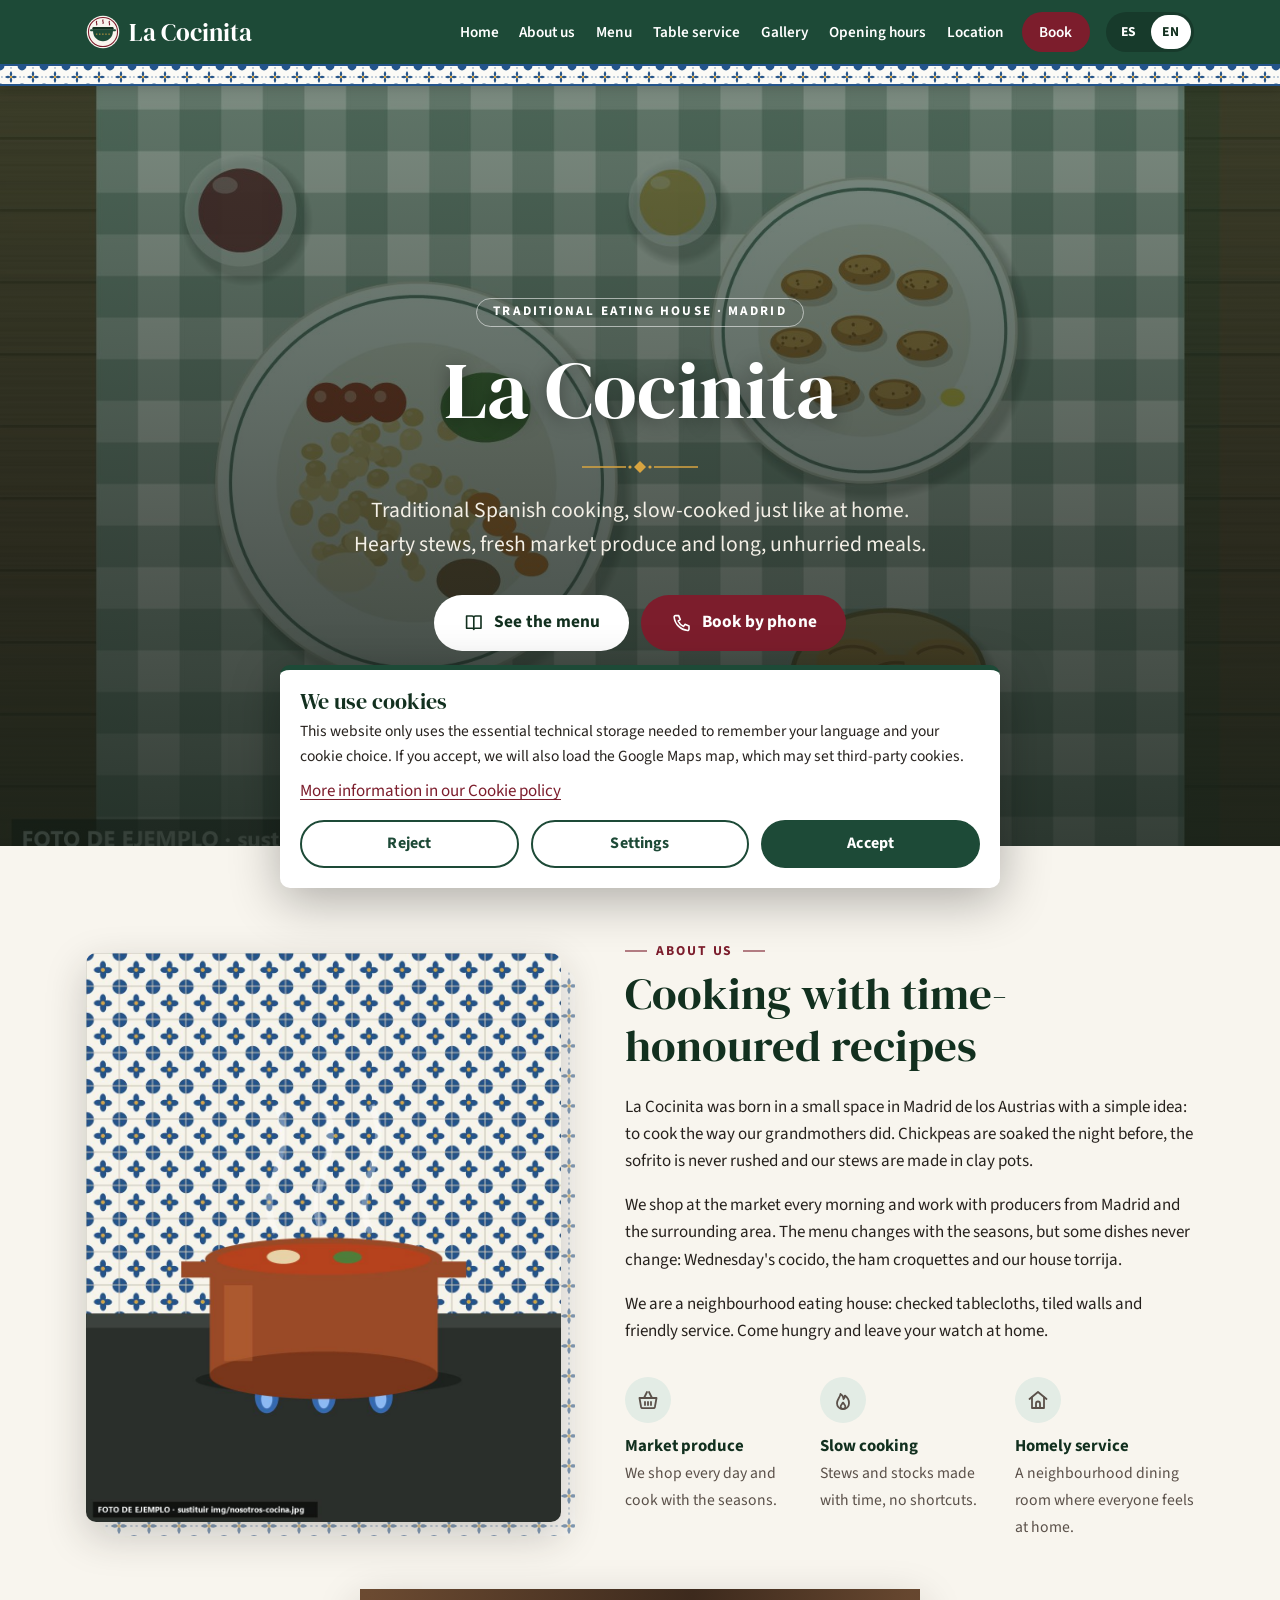
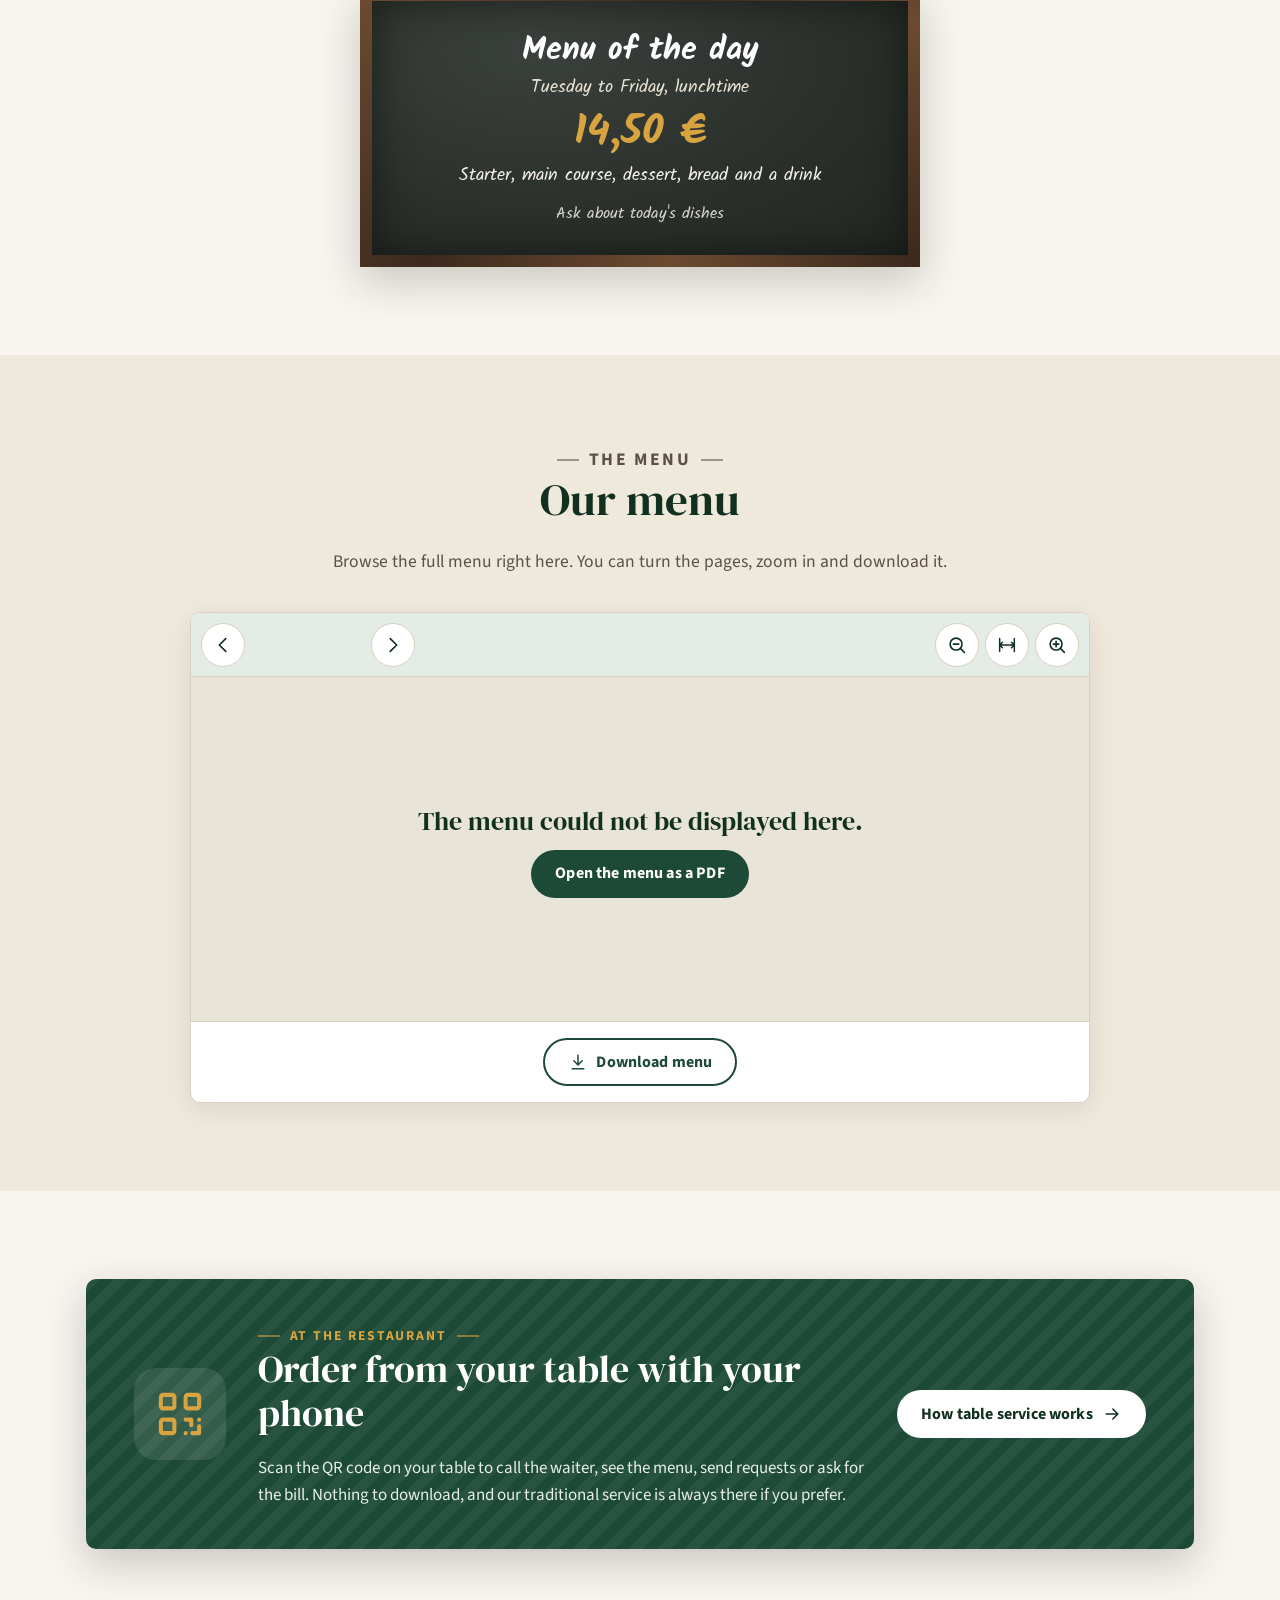
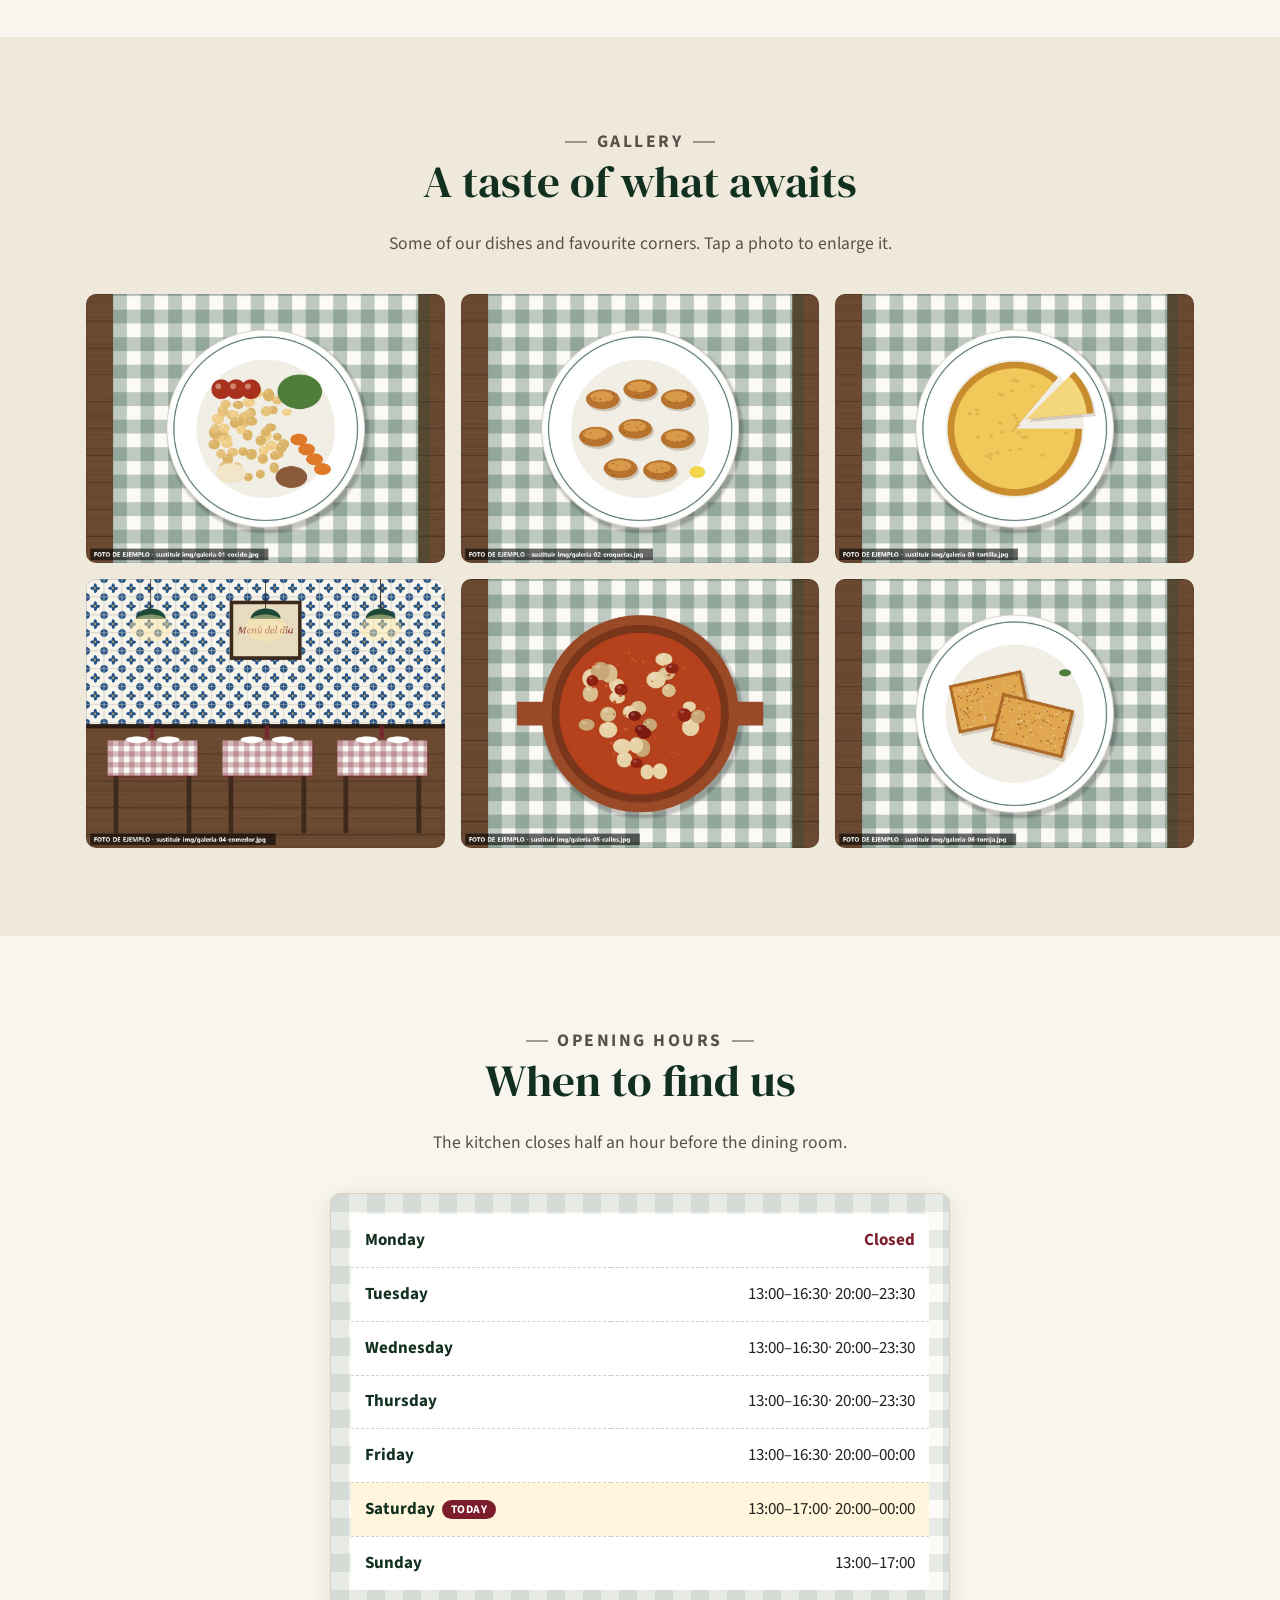
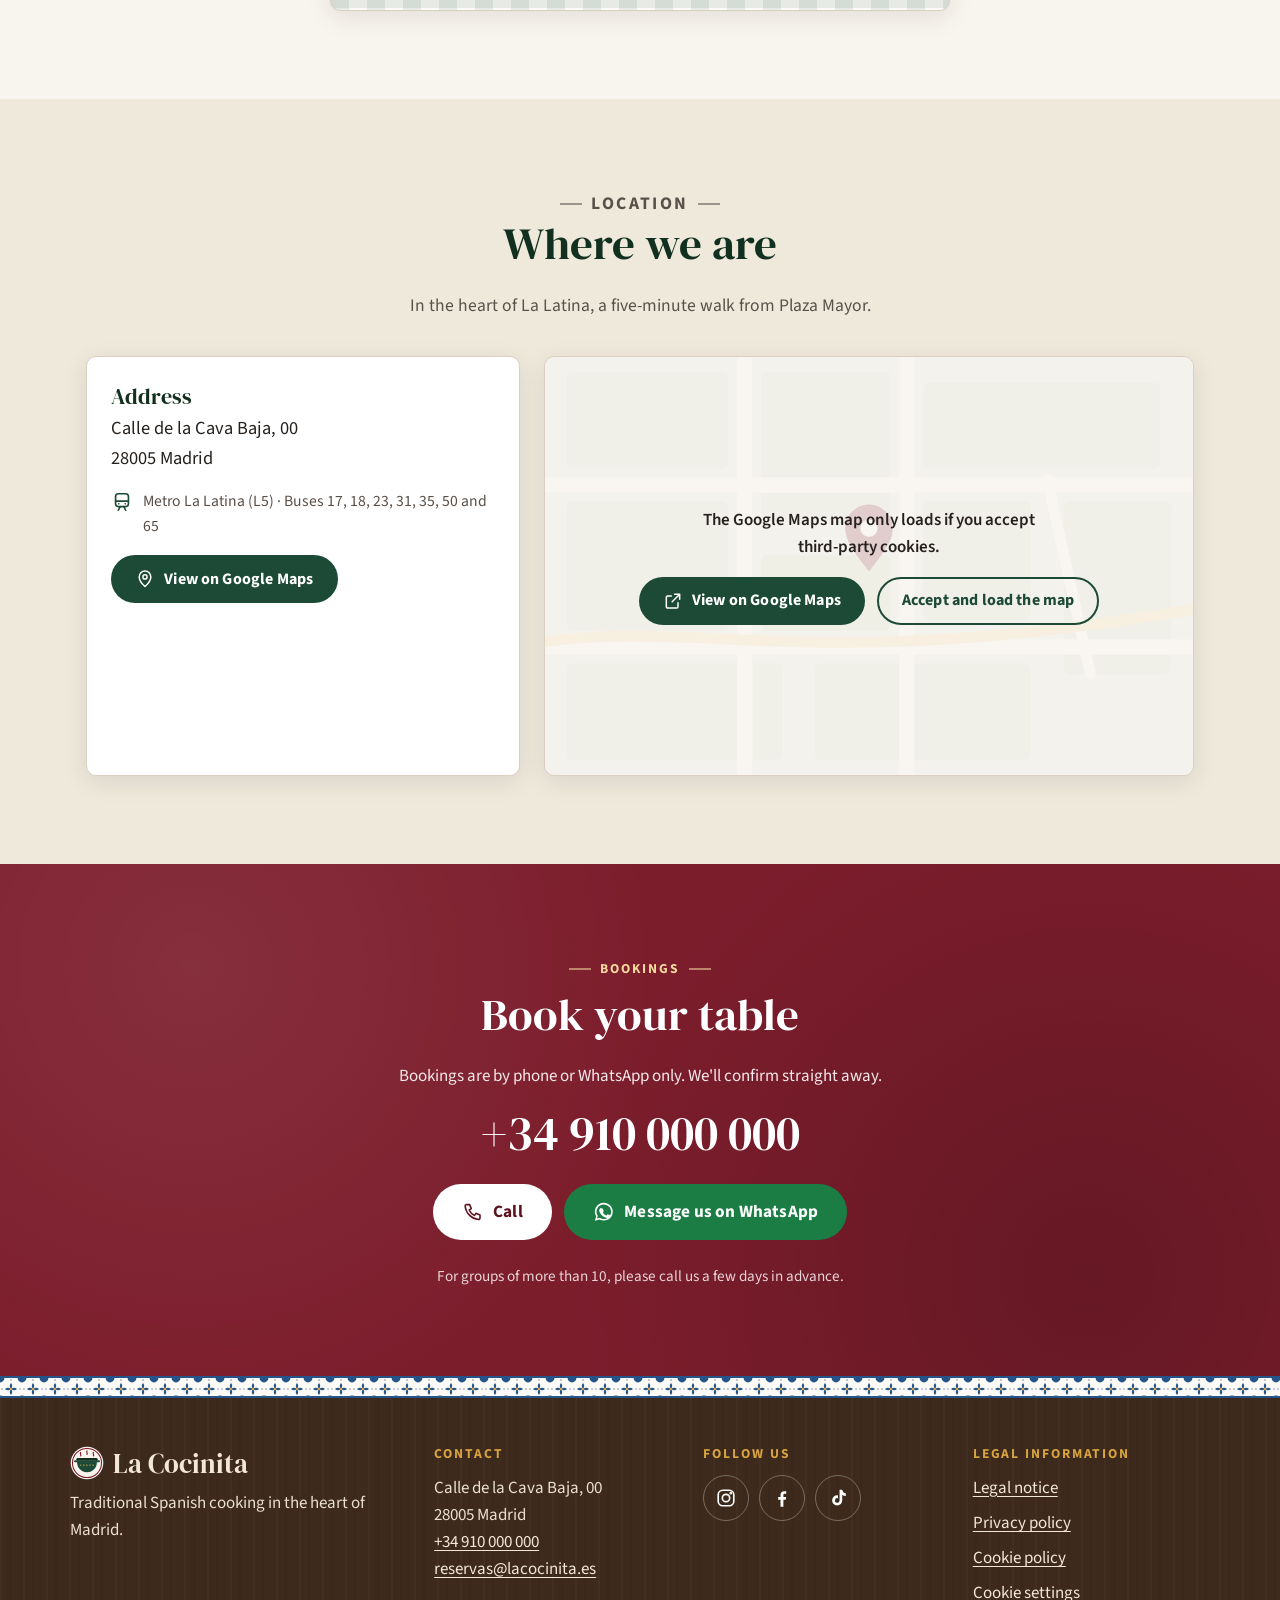
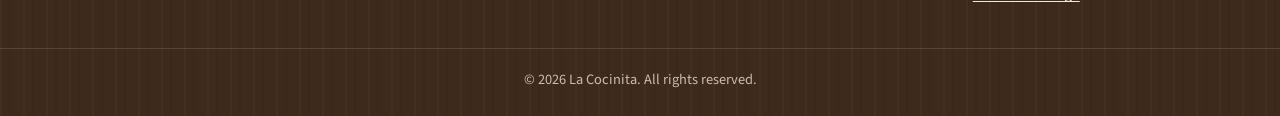
==== index.html @ a1a2ea21 "Web de La Cocinita v1.0 Co-Authored-By: Claude Opus 5.5 <noreply@anthropic.com>" ====
<!doctype html>
<html lang="es" class="i18n-cargando">
<head>
  <meta charset="utf-8">
  <meta name="viewport" content="width=device-width, initial-scale=1">
  <title>La Cocinita · Cocina tradicional española en Madrid</title>
  <meta name="description" content="Casa de comidas en Madrid: cocido madrileño, guisos de cuchara, croquetas caseras y postres de siempre. Consulta la carta, el horario y reserva por teléfono o WhatsApp.">
  <meta name="theme-color" content="#1d4a37">

  <!-- SEO: dirección canónica y versiones por idioma [EDITAR si cambias de dominio] -->
  <link rel="canonical" href="https://deivdonis.github.io/la-cocinita/">
  <link rel="alternate" hreflang="es" href="https://deivdonis.github.io/la-cocinita/?lang=es">
  <link rel="alternate" hreflang="en" href="https://deivdonis.github.io/la-cocinita/?lang=en">
  <link rel="alternate" hreflang="x-default" href="https://deivdonis.github.io/la-cocinita/">

  <!-- Open Graph (vista previa al compartir en WhatsApp, Facebook...) -->
  <meta property="og:type" content="restaurant">
  <meta property="og:site_name" content="La Cocinita">
  <meta property="og:title" content="La Cocinita · Cocina tradicional española en Madrid">
  <meta property="og:description" content="Casa de comidas en Madrid: cocido madrileño, guisos de cuchara, croquetas caseras y postres de siempre.">
  <meta property="og:url" content="https://deivdonis.github.io/la-cocinita/">
  <meta property="og:image" content="https://deivdonis.github.io/la-cocinita/img/og-imagen.jpg">
  <meta property="og:image:width" content="1200">
  <meta property="og:image:height" content="630">
  <meta property="og:locale" content="es_ES">
  <meta property="og:locale:alternate" content="en_GB">
  <meta name="twitter:card" content="summary_large_image">

  <link rel="icon" href="img/favicon.svg" type="image/svg+xml">
  <link rel="icon" href="img/favicon-32.png" sizes="32x32" type="image/png">
  <link rel="apple-touch-icon" href="img/apple-touch-icon.png">

  <link rel="preconnect" href="https://fonts.googleapis.com">
  <link rel="preconnect" href="https://fonts.gstatic.com" crossorigin>
  <link href="https://fonts.googleapis.com/css2?family=DM+Serif+Display&family=Kalam:wght@400;700&family=Source+Sans+3:wght@400;600;700&display=swap" rel="stylesheet">
  <link rel="preload" href="img/hero-comedor.jpg" as="image">
  <link rel="stylesheet" href="css/estilos.css">
</head>
<body data-pagina="home">
  <a class="skip-link" href="#contenido" data-i18n="a11y.skip">Saltar al contenido</a>
  <noscript><p style="padding:1rem;background:#fff6dd;text-align:center">Esta web necesita JavaScript para mostrar sus textos. / This website needs JavaScript.</p></noscript>

  <div id="cabecera"></div>

  <main id="contenido">

    <!-- 1. INICIO ========================================================= -->
    <section id="inicio" class="hero" aria-labelledby="titulo-inicio">
      <img class="hero__imagen" src="img/hero-comedor.jpg" alt="" data-i18n-attr="alt:hero.imgAlt" width="1600" height="1000" fetchpriority="high">
      <div class="contenedor hero__contenido">
        <p class="hero__antetitulo" data-i18n="hero.kicker"></p>
        <h1 id="titulo-inicio">La Cocinita</h1>
        <svg class="hero__adorno" viewBox="0 0 120 14" aria-hidden="true"><path d="M2 7h44M74 7h44" stroke="currentColor" stroke-width="1.5"/><path d="M60 1l6 6-6 6-6-6z" fill="currentColor"/><circle cx="50" cy="7" r="1.6" fill="currentColor"/><circle cx="70" cy="7" r="1.6" fill="currentColor"/></svg>
        <p class="hero__lema" data-i18n="hero.lead"></p>
        <div class="fila-botones fila-botones--centro">
          <a class="btn btn--claro btn--grande" href="#carta"><span data-icono="carta"></span><span data-i18n="hero.ctaMenu"></span></a>
          <a class="btn btn--granate btn--grande" href="#reservas" data-tel><span data-icono="telefono"></span><span data-i18n="hero.ctaCall"></span></a>
        </div>
      </div>
    </section>

    <!-- 2. SOBRE NOSOTROS ================================================= -->
    <section id="nosotros" class="seccion" aria-labelledby="titulo-nosotros">
      <div class="contenedor">
        <div class="nosotros">
          <div class="nosotros__foto">
            <img src="img/nosotros-cocina.jpg" alt="" data-i18n-attr="alt:about.imgAlt" width="1000" height="1200" loading="lazy">
          </div>
          <div class="nosotros__texto">
            <p class="antetitulo" data-i18n="about.eyebrow"></p>
            <h2 id="titulo-nosotros" data-i18n="about.title"></h2>
            <p data-i18n="about.p1"></p>
            <p data-i18n="about.p2"></p>
            <p data-i18n="about.p3"></p>
            <ul class="valores">
              <li><span class="valores__icono"><span data-icono="cesta"></span></span><div><strong data-i18n="about.values.v1t"></strong><span data-i18n="about.values.v1d"></span></div></li>
              <li><span class="valores__icono"><span data-icono="llama"></span></span><div><strong data-i18n="about.values.v2t"></strong><span data-i18n="about.values.v2d"></span></div></li>
              <li><span class="valores__icono"><span data-icono="casa"></span></span><div><strong data-i18n="about.values.v3t"></strong><span data-i18n="about.values.v3d"></span></div></li>
            </ul>
          </div>
        </div>

        <aside class="pizarra" aria-labelledby="titulo-pizarra">
          <h3 id="titulo-pizarra" data-i18n="daily.title"></h3>
          <p class="pizarra__cuando" data-i18n="daily.when"></p>
          <span class="pizarra__precio" data-i18n="daily.price"></span>
          <p class="pizarra__incluye" data-i18n="daily.includes"></p>
          <p class="pizarra__nota" data-i18n="daily.note"></p>
        </aside>
      </div>
    </section>

    <!-- 3. LA CARTA (PDF) ================================================== -->
    <section id="carta" class="seccion seccion--alterna" aria-labelledby="titulo-carta">
      <div class="contenedor">
        <header class="seccion__cabecera">
          <p class="antetitulo" data-i18n="menu.eyebrow"></p>
          <h2 id="titulo-carta" data-i18n="menu.title"></h2>
          <p data-i18n="menu.lead"></p>
        </header>

        <div class="visor" data-visor-carta role="region" data-i18n-attr="aria-label:menu.viewerLabel">
          <div class="visor__barra" hidden>
            <div class="visor__grupo">
              <button type="button" class="btn-icono" data-accion="anterior" data-i18n-attr="aria-label:menu.prev;title:menu.prev"><span data-icono="izquierda"></span></button>
              <span class="visor__pagina" aria-live="polite"></span>
              <button type="button" class="btn-icono" data-accion="siguiente" data-i18n-attr="aria-label:menu.next;title:menu.next"><span data-icono="derecha"></span></button>
            </div>
            <div class="visor__grupo">
              <button type="button" class="btn-icono" data-accion="menos" data-i18n-attr="aria-label:menu.zoomOut;title:menu.zoomOut"><span data-icono="menos"></span></button>
              <button type="button" class="btn-icono" data-accion="ajustar" data-i18n-attr="aria-label:menu.fit;title:menu.fit"><span data-icono="ajustar"></span></button>
              <button type="button" class="btn-icono" data-accion="mas" data-i18n-attr="aria-label:menu.zoomIn;title:menu.zoomIn"><span data-icono="mas"></span></button>
            </div>
          </div>
          <div class="visor__lienzo" tabindex="0" data-i18n-attr="aria-label:menu.viewerLabel"></div>
          <div class="visor__pie">
            <p class="visor__pista" data-i18n="menu.swipeHint"></p>
            <a class="btn btn--contorno" data-descargar-carta href="carta/carta.pdf"><span data-icono="descargar"></span><span data-i18n="menu.download"></span></a>
          </div>
        </div>
      </div>
    </section>

    <!-- 4. SERVICIO EN MESA (resumen; la explicación está en servicio.html) == -->
    <section id="servicio" class="seccion" aria-labelledby="titulo-servicio">
      <div class="contenedor">
        <div class="servicio-teaser">
          <div class="servicio-teaser__icono"><span data-icono="qr"></span></div>
          <div>
            <p class="antetitulo" data-i18n="serviceTeaser.eyebrow"></p>
            <h2 id="titulo-servicio" data-i18n="serviceTeaser.title"></h2>
            <p data-i18n="serviceTeaser.lead"></p>
          </div>
          <a class="btn btn--claro" href="servicio.html"><span data-i18n="serviceTeaser.cta"></span><span data-icono="flecha"></span></a>
        </div>
      </div>
    </section>

    <!-- 5. GALERÍA ========================================================= -->
    <section id="galeria" class="seccion seccion--alterna" aria-labelledby="titulo-galeria">
      <div class="contenedor">
        <header class="seccion__cabecera">
          <p class="antetitulo" data-i18n="gallery.eyebrow"></p>
          <h2 id="titulo-galeria" data-i18n="gallery.title"></h2>
          <p data-i18n="gallery.lead"></p>
        </header>
        <ul class="galeria" data-galeria></ul>
      </div>
    </section>

    <dialog class="lightbox" data-i18n-attr="aria-label:lightbox.label">
      <figure>
        <img src="" alt="">
        <figcaption><span data-pie-foto></span><span class="lightbox__contador"></span></figcaption>
      </figure>
      <button type="button" class="btn-icono lightbox__cerrar" data-i18n-attr="aria-label:lightbox.close;title:lightbox.close"><span data-icono="cerrar"></span></button>
      <button type="button" class="btn-icono lightbox__anterior" data-i18n-attr="aria-label:lightbox.prev;title:lightbox.prev"><span data-icono="izquierda"></span></button>
      <button type="button" class="btn-icono lightbox__siguiente" data-i18n-attr="aria-label:lightbox.next;title:lightbox.next"><span data-icono="derecha"></span></button>
    </dialog>

    <!-- 6. HORARIO ========================================================= -->
    <section id="horario" class="seccion" aria-labelledby="titulo-horario">
      <div class="contenedor">
        <header class="seccion__cabecera">
          <p class="antetitulo" data-i18n="hours.eyebrow"></p>
          <h2 id="titulo-horario" data-i18n="hours.title"></h2>
          <p data-i18n="hours.lead"></p>
        </header>
        <div class="horario mantel">
          <table class="horario__tabla">
            <caption class="sr-only" data-i18n="hours.title"></caption>
            <tbody data-horario></tbody>
          </table>
        </div>
      </div>
    </section>

    <!-- 7. UBICACIÓN ======================================================= -->
    <section id="ubicacion" class="seccion seccion--alterna" aria-labelledby="titulo-ubicacion">
      <div class="contenedor">
        <header class="seccion__cabecera">
          <p class="antetitulo" data-i18n="location.eyebrow"></p>
          <h2 id="titulo-ubicacion" data-i18n="location.title"></h2>
          <p data-i18n="location.lead"></p>
        </header>
        <div class="ubicacion">
          <div class="ubicacion__datos">
            <h3 data-i18n="location.addressLabel"></h3>
            <address class="ubicacion__direccion" data-direccion></address>
            <p class="ubicacion__transporte"><span data-icono="metro"></span><span data-i18n="location.transport"></span></p>
            <a class="btn btn--primario" data-maps-link href="https://www.google.com/maps"><span data-icono="pin"></span><span data-i18n="location.openMaps"></span></a>
          </div>
          <div class="mapa" data-mapa>
            <div class="mapa__aviso">
              <p data-i18n="location.mapPlaceholder"></p>
              <div class="fila-botones">
                <a class="btn btn--primario" data-maps-link href="https://www.google.com/maps"><span data-icono="externo"></span><span data-i18n="location.openMaps"></span></a>
                <button type="button" class="btn btn--contorno" data-cargar-mapa data-i18n="location.loadMap"></button>
              </div>
            </div>
          </div>
        </div>
      </div>
    </section>

    <!-- 8. RESERVAS (solo teléfono y WhatsApp) =============================== -->
    <section id="reservas" class="seccion reservas" aria-labelledby="titulo-reservas">
      <div class="contenedor">
        <p class="antetitulo" data-i18n="book.eyebrow"></p>
        <h2 id="titulo-reservas" data-i18n="book.title"></h2>
        <p data-i18n="book.lead"></p>
        <a class="reservas__telefono" data-tel data-telefono-texto href="#reservas"></a>
        <div class="fila-botones fila-botones--centro">
          <a class="btn btn--claro btn--grande" data-tel href="#reservas"><span data-icono="telefono"></span><span data-i18n="book.callShort"></span></a>
          <a class="btn btn--whatsapp btn--grande" data-wa href="#reservas"><span data-icono="whatsapp"></span><span data-i18n="book.whatsapp"></span></a>
        </div>
        <p class="reservas__nota" data-i18n="book.note"></p>
      </div>
    </section>

  </main>

  <div id="pie"></div>

  <script src="js/config.js" defer></script>
  <script src="js/i18n.js" defer></script>
  <script src="js/layout.js" defer></script>
  <script src="js/cookies.js" defer></script>
  <script src="js/main.js" defer></script>
  <script src="js/carta.js" defer></script>
</body>
</html>
---- css/estilos.css ----
/* ==========================================================================
   LA COCINITA · HOJA DE ESTILOS
   Mobile-first: los estilos base son para móvil y los @media (min-width)
   amplían para tablet y escritorio.
   Para cambiar los colores o las fuentes, edita solo las variables de :root.
   ========================================================================== */

/* 1. VARIABLES ------------------------------------------------------------ */
:root {
  /* Colores principales */
  --verde: #1d4a37;          /* Verde botella: color principal */
  --verde-oscuro: #12301f;
  --verde-claro: #e3ece5;
  --granate: #7c1d2c;        /* Granate: acentos y botones de llamada */
  --granate-oscuro: #5e1420;
  --azulejo: #24548a;        /* Azul de azulejo para detalles decorativos */
  --ocre: #d8a440;           /* Dorado viejo: detalles sobre fondos oscuros */
  --papel: #f8f5ee;          /* Fondo general */
  --papel-2: #efe9dc;        /* Fondo de secciones alternas */
  --blanco: #ffffff;
  --tinta: #26211d;          /* Texto principal */
  --tinta-suave: #5a5049;    /* Texto secundario */
  --madera: #3d2a1d;         /* Pie de página */
  --madera-2: #4c3524;
  --pizarra: #2a2f2b;
  --linea: #d9d0bf;
  --whatsapp: #1b7d43;       /* Verde de WhatsApp oscurecido para contraste AA */

  /* Tipografías (Google Fonts, cargadas en el <head> de cada página) */
  --fuente-titulos: "DM Serif Display", Georgia, "Times New Roman", serif;
  --fuente-texto: "Source Sans 3", "Segoe UI", Roboto, Helvetica, Arial, sans-serif;
  --fuente-tiza: "Kalam", "Comic Sans MS", cursive;

  /* Medidas */
  --ancho-max: 1140px;
  --radio: 10px;
  --radio-boton: 999px;
  --sombra: 0 6px 24px rgba(38, 33, 29, .10);
  --sombra-fuerte: 0 14px 40px rgba(38, 33, 29, .22);
  --alto-cabecera: 64px;
  --foco: 3px solid var(--ocre);
}

/* 2. BASE ----------------------------------------------------------------- */
*, *::before, *::after { box-sizing: border-box; }

html {
  -webkit-text-size-adjust: 100%;
  scroll-behavior: smooth;
  scroll-padding-top: calc(var(--alto-cabecera) + 12px);
}

body {
  margin: 0;
  font-family: var(--fuente-texto);
  font-size: 1.0625rem;
  line-height: 1.6;
  color: var(--tinta);
  background: var(--papel);
  overflow-x: hidden;
}

/* Mientras se cargan los textos se ocultan para evitar parpadeos. */
html.i18n-cargando main, html.i18n-cargando .site-footer { visibility: hidden; }

img, svg, canvas { max-width: 100%; display: block; }
img { height: auto; }

h1, h2, h3, h4 {
  font-family: var(--fuente-titulos);
  font-weight: 400;
  line-height: 1.15;
  color: var(--verde-oscuro);
  margin: 0 0 .5em;
}
h1 { font-size: clamp(2.6rem, 9vw, 5rem); }
h2 { font-size: clamp(1.9rem, 5.5vw, 2.8rem); }
h3 { font-size: 1.35rem; }

p { margin: 0 0 1em; }
a { color: var(--granate); text-underline-offset: .18em; }
a:hover { color: var(--granate-oscuro); }

:focus-visible { outline: var(--foco); outline-offset: 3px; border-radius: 4px; }

.sr-only {
  position: absolute !important; width: 1px; height: 1px; padding: 0; margin: -1px;
  overflow: hidden; clip: rect(0, 0, 0, 0); white-space: nowrap; border: 0;
}

.skip-link {
  position: absolute; left: 12px; top: -100px; z-index: 1000;
  background: var(--verde-oscuro); color: var(--blanco); padding: .75rem 1rem;
  border-radius: var(--radio); text-decoration: none;
}
.skip-link:focus { top: 12px; color: var(--blanco); }

.contenedor { width: 100%; max-width: var(--ancho-max); margin: 0 auto; padding: 0 16px; }

/* 3. BOTONES ---------------------------------------------------------------
   Texto SIEMPRE centrado en horizontal y vertical: inline-flex + align-items
   + justify-content + text-align, y line-height controlado.               */
.btn {
  display: inline-flex;
  align-items: center;
  justify-content: center;
  gap: .55em;
  min-height: 48px;
  padding: .7rem 1.4rem;
  border: 2px solid transparent;
  border-radius: var(--radio-boton);
  font-family: var(--fuente-texto);
  font-size: 1rem;
  font-weight: 700;
  line-height: 1.2;
  text-align: center;
  text-decoration: none;
  letter-spacing: .01em;
  cursor: pointer;
  vertical-align: middle;
  -webkit-tap-highlight-color: transparent;
  transition: background-color .2s, color .2s, border-color .2s, transform .15s, box-shadow .2s;
}
.btn > * { flex: 0 0 auto; }
.btn > span { flex: 0 1 auto; }
.btn svg { width: 1.25em; height: 1.25em; }
.btn:hover { transform: translateY(-1px); }
.btn:active { transform: translateY(0); }

.btn--primario { background: var(--verde); color: var(--blanco); }
.btn--primario:hover { background: var(--verde-oscuro); color: var(--blanco); }

.btn--granate { background: var(--granate); color: var(--blanco); }
.btn--granate:hover { background: var(--granate-oscuro); color: var(--blanco); }

.btn--whatsapp { background: var(--whatsapp); color: var(--blanco); }
.btn--whatsapp:hover { background: #136234; color: var(--blanco); }

.btn--contorno { background: transparent; color: var(--verde); border-color: var(--verde); }
.btn--contorno:hover { background: var(--verde); color: var(--blanco); }

.btn--claro { background: var(--blanco); color: var(--verde-oscuro); }
.btn--claro:hover { background: var(--papel-2); color: var(--verde-oscuro); }

.btn--contorno-claro { background: rgba(0,0,0,.15); color: var(--blanco); border-color: var(--blanco); }
.btn--contorno-claro:hover { background: var(--blanco); color: var(--verde-oscuro); }

.btn--grande { min-height: 56px; font-size: 1.08rem; padding: .8rem 1.7rem; }

/* Botones cuadrados con solo icono (visor de la carta, galería) */
.btn-icono {
  display: inline-flex; align-items: center; justify-content: center;
  width: 44px; height: 44px; padding: 0; line-height: 1;
  border: 1px solid var(--linea); border-radius: 50%;
  background: var(--blanco); color: var(--verde-oscuro); cursor: pointer;
  transition: background-color .2s, color .2s;
}
.btn-icono svg { width: 22px; height: 22px; }
.btn-icono:hover:not(:disabled) { background: var(--verde); color: var(--blanco); border-color: var(--verde); }
.btn-icono:disabled { opacity: .4; cursor: not-allowed; }

.fila-botones { display: flex; flex-wrap: wrap; gap: .75rem; }
.fila-botones--centro { justify-content: center; }

/* En móvil, los botones de las filas ocupan todo el ancho */
@media (max-width: 479px) {
  .fila-botones .btn { width: 100%; }
}

/* 4. DECORACIÓN: azulejo, mantel, madera ------------------------------------ */
.franja-azulejo {
  height: 22px;
  background-color: var(--blanco);
  background-image: url("../img/azulejo.svg");
  background-size: 22px 22px;
  border-top: 2px solid var(--azulejo);
  border-bottom: 2px solid var(--azulejo);
}

.mantel {
  background-color: #fbfaf6;
  background-image:
    linear-gradient(90deg, rgba(29, 74, 55, .09) 50%, transparent 50%),
    linear-gradient(rgba(29, 74, 55, .09) 50%, transparent 50%);
  background-size: 36px 36px;
}

/* 5. CABECERA ------------------------------------------------------------- */
.site-header {
  position: sticky; top: 0; z-index: 100;
  background: var(--verde);
  color: var(--blanco);
  box-shadow: 0 2px 12px rgba(0,0,0,.18);
}
.site-header__barra {
  display: flex; align-items: center; justify-content: space-between; gap: .75rem;
  min-height: var(--alto-cabecera);
}
.logo {
  display: inline-flex; align-items: center; gap: .55rem;
  color: var(--blanco); text-decoration: none;
  font-family: var(--fuente-titulos); font-size: 1.55rem; line-height: 1;
}
.logo:hover { color: var(--blanco); }
.logo svg { width: 34px; height: 34px; flex: 0 0 auto; }

.cabecera-acciones { display: flex; align-items: center; gap: .5rem; }

/* Selector de idioma */
.selector-idioma { display: flex; align-items: center; gap: 2px; padding: 3px; border-radius: var(--radio-boton); background: rgba(0,0,0,.22); }
.selector-idioma button {
  display: inline-flex; align-items: center; justify-content: center;
  min-width: 40px; height: 34px; padding: 0 .55rem; line-height: 1;
  border: 0; border-radius: var(--radio-boton);
  background: transparent; color: var(--blanco);
  font: 700 .85rem/1 var(--fuente-texto); letter-spacing: .06em; cursor: pointer;
}
.selector-idioma button[aria-pressed="true"] { background: var(--blanco); color: var(--verde-oscuro); }
.selector-idioma button:hover:not([aria-pressed="true"]) { background: rgba(255,255,255,.15); }

/* Botón hamburguesa */
.boton-menu {
  display: inline-flex; align-items: center; justify-content: center;
  width: 44px; height: 44px; padding: 0; line-height: 1;
  border: 2px solid rgba(255,255,255,.5); border-radius: 50%;
  background: transparent; color: var(--blanco); cursor: pointer;
}
.boton-menu svg { width: 22px; height: 22px; }
.boton-menu .icono-cerrar { display: none; }
.boton-menu[aria-expanded="true"] .icono-abrir { display: none; }
.boton-menu[aria-expanded="true"] .icono-cerrar { display: block; }

/* Navegación (móvil: panel desplegable) */
.nav-principal { display: none; }
.nav-principal.abierta {
  display: block;
  position: absolute; left: 0; right: 0; top: 100%;
  background: var(--verde-oscuro);
  border-top: 1px solid rgba(255,255,255,.12);
  box-shadow: 0 16px 30px rgba(0,0,0,.25);
  max-height: calc(100vh - var(--alto-cabecera)); overflow-y: auto;
}
.nav-principal ul { list-style: none; margin: 0; padding: .5rem 16px 1rem; }
.nav-principal a {
  display: flex; align-items: center; min-height: 48px; padding: 0 .5rem;
  color: var(--blanco); text-decoration: none; font-weight: 600;
  border-bottom: 1px solid rgba(255,255,255,.08);
}
.nav-principal a:hover, .nav-principal a[aria-current="page"] { color: var(--ocre); }
.nav-principal .nav-reservar { margin-top: .75rem; border: 0; }
.nav-principal .nav-reservar a {
  justify-content: center; border: 0; border-radius: var(--radio-boton);
  background: var(--granate); color: var(--blanco);
}
.nav-principal .nav-reservar a:hover { background: var(--granate-oscuro); color: var(--blanco); }

@media (min-width: 1080px) {
  .boton-menu { display: none; }
  .nav-principal, .nav-principal.abierta {
    display: block; position: static; background: none; box-shadow: none; border: 0; max-height: none; overflow: visible;
  }
  .nav-principal ul { display: flex; align-items: center; gap: .1rem; padding: 0; }
  .nav-principal a { min-height: 40px; padding: 0 .6rem; border: 0; font-size: .95rem; border-radius: var(--radio-boton); }
  .nav-principal .nav-reservar { margin: 0 0 0 .4rem; }
  .nav-principal .nav-reservar a { padding: 0 1.1rem; }
  .site-header__barra { gap: 1rem; }
  .nav-principal { order: 2; margin-left: auto; }
  .cabecera-acciones { order: 3; }
}

/* 6. SECCIONES GENERALES ----------------------------------------------------- */
.seccion { padding: 4rem 0; }
.seccion--alterna { background: var(--papel-2); }
.seccion__cabecera { max-width: 720px; margin: 0 auto 2.25rem; text-align: center; }
.seccion__cabecera p { color: var(--tinta-suave); font-size: 1.1rem; margin: 0; }
.antetitulo {
  display: inline-flex; align-items: center; gap: .6rem;
  margin-bottom: .6rem; color: var(--granate);
  font-weight: 700; font-size: .85rem; letter-spacing: .14em; text-transform: uppercase;
}
.antetitulo::before, .antetitulo::after { content: ""; width: 22px; height: 2px; background: currentColor; opacity: .55; }

@media (min-width: 768px) { .seccion { padding: 5.5rem 0; } }

/* 7. INICIO (HERO) ------------------------------------------------------------ */
.hero {
  position: relative; isolation: isolate;
  min-height: min(88vh, 760px);
  display: flex; align-items: center; justify-content: center;
  color: var(--blanco); text-align: center;
  padding: 5rem 0 4rem;
}
.hero__imagen { position: absolute; inset: 0; z-index: -2; width: 100%; height: 100%; object-fit: cover; }
.hero::before {
  content: ""; position: absolute; inset: 0; z-index: -1;
  background: linear-gradient(180deg, rgba(18,48,31,.55) 0%, rgba(18,30,22,.72) 60%, rgba(18,30,22,.85) 100%);
}
.hero__contenido { max-width: 760px; }
.hero__antetitulo {
  display: inline-flex; align-items: center; justify-content: center;
  padding: .35rem 1rem; margin-bottom: 1.1rem; line-height: 1.2;
  border: 1px solid rgba(255,255,255,.55); border-radius: var(--radio-boton);
  font-size: .82rem; font-weight: 700; letter-spacing: .16em; text-transform: uppercase;
}
.hero h1 { color: var(--blanco); margin-bottom: .3em; text-shadow: 0 3px 18px rgba(0,0,0,.35); }
.hero__lema { font-size: clamp(1.1rem, 3.6vw, 1.35rem); max-width: 600px; margin: 0 auto 2rem; color: #f3efe6; }
.hero__adorno { display: block; width: 120px; height: 14px; margin: 0 auto 1.2rem; color: var(--ocre); }

/* 8. SOBRE NOSOTROS ----------------------------------------------------------- */
.nosotros { display: grid; gap: 2.5rem; align-items: center; }
.nosotros__foto { position: relative; }
.nosotros__foto img { border-radius: var(--radio); box-shadow: var(--sombra-fuerte); width: 100%; aspect-ratio: 5 / 6; object-fit: cover; }
.nosotros__foto::after {
  content: ""; position: absolute; z-index: -1; inset: 18px -14px -14px 18px;
  border-radius: var(--radio); background: url("../img/azulejo.svg") 0 0 / 30px 30px; opacity: .55;
}
.nosotros__texto .antetitulo { margin-bottom: .4rem; }
.valores { display: grid; gap: 1rem; margin: 2rem 0 0; padding: 0; list-style: none; }
.valores li { display: flex; gap: .9rem; align-items: flex-start; }
.valores__icono {
  display: inline-flex; align-items: center; justify-content: center; flex: 0 0 auto;
  width: 46px; height: 46px; border-radius: 50%; background: var(--verde-claro); color: var(--verde);
}
.valores__icono svg { width: 24px; height: 24px; }
.valores strong { display: block; font-size: 1.05rem; color: var(--verde-oscuro); }
.valores span { color: var(--tinta-suave); font-size: .98rem; }

@media (min-width: 900px) {
  .nosotros { grid-template-columns: 5fr 6fr; gap: 4rem; }
  .valores { grid-template-columns: repeat(3, 1fr); }
  .valores li { flex-direction: column; gap: .6rem; }
}

/* Pizarra del menú del día */
.pizarra {
  position: relative;
  margin: 3rem auto 0; max-width: 560px;
  padding: 2rem 1.5rem 1.8rem;
  background: radial-gradient(ellipse at 30% 20%, #3a403b 0%, var(--pizarra) 60%, #222723 100%);
  border: 12px solid var(--madera-2);
  border-image: linear-gradient(135deg, #6b4a31, #3d2a1d 40%, #6b4a31 70%, #3d2a1d) 1;
  box-shadow: var(--sombra-fuerte), inset 0 0 40px rgba(0,0,0,.45);
  color: #f4f1e8; text-align: center;
  font-family: var(--fuente-tiza);
}
.pizarra h3 { font-family: var(--fuente-tiza); font-weight: 700; color: #fff; font-size: 2rem; margin-bottom: .2rem; }
.pizarra__cuando { font-size: 1.1rem; margin-bottom: .6rem; color: #e8e2d2; }
.pizarra__precio { display: block; font-size: 2.6rem; font-weight: 700; color: var(--ocre); line-height: 1.1; margin: .3rem 0; }
.pizarra__incluye { font-size: 1.15rem; margin: 0; }
.pizarra__nota { font-size: 1rem; margin: .6rem 0 0; opacity: .85; }

/* 9. LA CARTA (visor PDF) ------------------------------------------------------- */
.visor {
  max-width: 900px; margin: 0 auto;
  background: var(--blanco); border: 1px solid var(--linea); border-radius: var(--radio);
  box-shadow: var(--sombra); overflow: hidden;
}
.visor__barra {
  display: flex; flex-wrap: wrap; align-items: center; justify-content: space-between; gap: .5rem;
  padding: .6rem; background: var(--verde-claro); border-bottom: 1px solid var(--linea);
}
.visor__grupo { display: flex; align-items: center; gap: .4rem; }
.visor__pagina { min-width: 7.5em; text-align: center; font-weight: 700; font-size: .95rem; color: var(--verde-oscuro); font-variant-numeric: tabular-nums; }
.visor__lienzo {
  position: relative; overflow: auto; -webkit-overflow-scrolling: touch;
  background: #e9e4d8; min-height: 320px; max-height: 80vh;
  display: flex; justify-content: center; align-items: flex-start;
  padding: 12px; touch-action: pan-x pan-y pinch-zoom;
}
.visor__lienzo canvas { box-shadow: 0 4px 18px rgba(0,0,0,.18); background: #fff; max-width: none; }
.visor__lienzo:focus-visible { outline-offset: -3px; }
.visor__estado {
  display: flex; flex-direction: column; align-items: center; justify-content: center; text-align: center;
  gap: .5rem; min-height: 320px; padding: 2rem 1rem; width: 100%;
  color: var(--tinta-suave);
}
.visor__estado strong { font-family: var(--fuente-titulos); font-weight: 400; font-size: 1.6rem; color: var(--verde-oscuro); }
.visor__pie { display: flex; flex-wrap: wrap; align-items: center; justify-content: center; gap: .75rem; padding: 1rem; border-top: 1px solid var(--linea); }
.visor__pista { width: 100%; margin: 0; text-align: center; font-size: .9rem; color: var(--tinta-suave); }
.spinner {
  width: 36px; height: 36px; border-radius: 50%;
  border: 4px solid var(--verde-claro); border-top-color: var(--verde);
  animation: girar 1s linear infinite;
}
@keyframes girar { to { transform: rotate(360deg); } }
@media (min-width: 768px) { .visor__pista { display: none; } }

/* 10. TEASER SERVICIO EN MESA ------------------------------------------------- */
.servicio-teaser {
  display: grid; gap: 1.5rem; align-items: center;
  padding: 2rem 1.5rem; border-radius: var(--radio);
  background: var(--verde); color: var(--blanco);
  background-image: linear-gradient(135deg, rgba(255,255,255,.05) 25%, transparent 25%, transparent 50%, rgba(255,255,255,.05) 50%, rgba(255,255,255,.05) 75%, transparent 75%);
  background-size: 28px 28px;
  box-shadow: var(--sombra-fuerte);
}
.servicio-teaser h2 { color: var(--blanco); font-size: clamp(1.7rem, 5vw, 2.4rem); }
.servicio-teaser p { color: #e6efe8; margin-bottom: 0; }
.servicio-teaser .antetitulo { color: var(--ocre); }
.servicio-teaser__icono {
  display: flex; align-items: center; justify-content: center;
  width: 92px; height: 92px; border-radius: 22px; background: rgba(255,255,255,.1); color: var(--ocre);
}
.servicio-teaser__icono svg { width: 54px; height: 54px; }
@media (min-width: 900px) {
  .servicio-teaser { grid-template-columns: auto 1fr auto; gap: 2rem; padding: 2.5rem 3rem; }
}

/* 11. GALERÍA ---------------------------------------------------------------- */
.galeria { display: grid; grid-template-columns: repeat(2, 1fr); gap: .6rem; list-style: none; margin: 0; padding: 0; }
.galeria button {
  display: block; width: 100%; padding: 0; border: 0; background: none; cursor: zoom-in;
  border-radius: var(--radio); overflow: hidden; aspect-ratio: 4 / 3; position: relative;
}
.galeria img { width: 100%; height: 100%; object-fit: cover; transition: transform .4s ease; }
.galeria button:hover img { transform: scale(1.05); }
.galeria button::after {
  content: ""; position: absolute; inset: 0; border-radius: var(--radio);
  box-shadow: inset 0 0 0 1px rgba(0,0,0,.08);
}
@media (min-width: 768px) {
  .galeria { grid-template-columns: repeat(3, 1fr); gap: 1rem; }
}

/* Visor ampliado (lightbox) */
.lightbox {
  width: 100%; height: 100%; max-width: 100%; max-height: 100%;
  margin: 0; padding: 0; border: 0; background: rgba(12, 16, 13, .94); color: var(--blanco);
}
.lightbox::backdrop { background: rgba(12, 16, 13, .94); }
.lightbox[open] { display: flex; align-items: center; justify-content: center; }
.lightbox figure { margin: 0; padding: 64px 12px 72px; width: 100%; height: 100%; display: flex; flex-direction: column; align-items: center; justify-content: center; gap: .75rem; }
.lightbox img { max-width: 100%; max-height: calc(100% - 3rem); object-fit: contain; border-radius: 6px; box-shadow: 0 10px 40px rgba(0,0,0,.5); }
.lightbox figcaption { text-align: center; font-size: 1rem; color: #e8e4da; }
.lightbox__contador { display: block; font-size: .85rem; opacity: .75; }
.lightbox .btn-icono { position: absolute; background: rgba(255,255,255,.12); color: var(--blanco); border-color: rgba(255,255,255,.25); width: 48px; height: 48px; }
.lightbox .btn-icono:hover { background: var(--blanco); color: var(--verde-oscuro); }
.lightbox__cerrar { top: 12px; right: 12px; }
.lightbox__anterior { left: 12px; bottom: 14px; }
.lightbox__siguiente { right: 12px; bottom: 14px; }
@media (min-width: 768px) {
  .lightbox figure { padding: 64px 90px; }
  .lightbox__anterior, .lightbox__siguiente { top: 50%; bottom: auto; transform: translateY(-50%); }
  .lightbox__anterior { left: 20px; }
  .lightbox__siguiente { right: 20px; }
}

/* 12. HORARIO ----------------------------------------------------------------- */
.horario {
  max-width: 620px; margin: 0 auto; padding: 1.25rem 1.25rem;
  border-radius: var(--radio); box-shadow: var(--sombra);
  border: 1px solid var(--linea);
}
.horario__tabla { width: 100%; border-collapse: collapse; background: var(--blanco); border-radius: 6px; }
.horario__tabla th, .horario__tabla td { padding: .8rem .9rem; border-bottom: 1px dashed var(--linea); text-align: left; vertical-align: middle; }
.horario__tabla tr:last-child th, .horario__tabla tr:last-child td { border-bottom: 0; }
.horario__tabla th { font-weight: 700; color: var(--verde-oscuro); white-space: nowrap; }
.horario__tabla td { text-align: right; font-variant-numeric: tabular-nums; }
.horario__tabla td span { display: inline-block; white-space: nowrap; }
.horario__tabla td span + span::before { content: " · "; color: var(--tinta-suave); }
.horario__cerrado { color: var(--granate); font-weight: 700; }
.horario__tabla tr.hoy { background: #fff6dd; }
.etiqueta-hoy {
  display: inline-flex; align-items: center; justify-content: center;
  margin-left: .4rem; padding: .15rem .55rem; line-height: 1.2;
  border-radius: var(--radio-boton); background: var(--granate); color: var(--blanco);
  font-size: .72rem; font-weight: 700; letter-spacing: .05em; text-transform: uppercase; vertical-align: middle;
}
@media (max-width: 420px) {
  .horario__tabla td span { display: block; }
  .horario__tabla td span + span::before { content: none; }
}

/* 13. UBICACIÓN ---------------------------------------------------------------- */
.ubicacion { display: grid; gap: 1.5rem; align-items: stretch; }
.ubicacion__datos {
  padding: 1.75rem 1.5rem; background: var(--blanco); border-radius: var(--radio);
  border: 1px solid var(--linea); box-shadow: var(--sombra);
}
.ubicacion__datos h3 { margin-bottom: .3rem; }
.ubicacion__direccion { font-style: normal; font-size: 1.15rem; margin-bottom: 1rem; }
.ubicacion__transporte { display: flex; gap: .6rem; color: var(--tinta-suave); font-size: .98rem; }
.ubicacion__transporte svg { width: 22px; height: 22px; flex: 0 0 auto; color: var(--verde); margin-top: .1rem; }
.mapa {
  position: relative; min-height: 340px; border-radius: var(--radio); overflow: hidden;
  border: 1px solid var(--linea); box-shadow: var(--sombra);
  background: var(--verde-claro) url("../img/mapa-fondo.svg") center / cover no-repeat;
}
.mapa iframe { position: absolute; inset: 0; width: 100%; height: 100%; border: 0; }
.mapa__aviso {
  position: absolute; inset: 0;
  display: flex; flex-direction: column; align-items: center; justify-content: center; gap: 1rem;
  padding: 1.5rem; text-align: center; background: rgba(248, 245, 238, .82);
}
.mapa__aviso p { max-width: 360px; margin: 0; color: var(--tinta); font-weight: 600; }
.mapa__aviso .fila-botones { justify-content: center; }
@media (min-width: 900px) {
  .ubicacion { grid-template-columns: 2fr 3fr; }
  .mapa { min-height: 420px; }
}

/* 14. RESERVAS ----------------------------------------------------------------- */
.reservas {
  position: relative; text-align: center; color: var(--blanco);
  background: var(--granate);
  background-image:
    radial-gradient(circle at 15% 20%, rgba(255,255,255,.08) 0, transparent 40%),
    radial-gradient(circle at 85% 80%, rgba(0,0,0,.18) 0, transparent 45%);
}
.reservas h2 { color: var(--blanco); }
.reservas .antetitulo { color: #f6d9a0; }
.reservas p { color: #f6e9ea; }
.reservas__telefono {
  display: block; margin: .5rem 0 1.5rem;
  font-family: var(--fuente-titulos); font-size: clamp(2rem, 8vw, 3rem); line-height: 1.1;
  color: var(--blanco); text-decoration: none;
}
.reservas__telefono:hover { color: #f6d9a0; }
.reservas .btn--claro { color: var(--granate-oscuro); }
.reservas__nota { margin: 1.5rem 0 0; font-size: .95rem; opacity: .9; }

/* 15. PIE DE PÁGINA (madera) ------------------------------------------------------ */
.site-footer {
  color: #eadfd2;
  background-color: var(--madera);
  background-image: repeating-linear-gradient(90deg, rgba(255,255,255,.025) 0 2px, transparent 2px 9px, rgba(0,0,0,.06) 9px 11px, transparent 11px 23px);
}
.site-footer a { color: #f3e7d6; }
.site-footer a:hover { color: var(--ocre); }
.pie { display: grid; gap: 2rem; padding: 3rem 0 2rem; }
.pie .logo { font-size: 1.7rem; margin-bottom: .6rem; }
.pie h2 { font-family: var(--fuente-texto); font-size: .85rem; font-weight: 700; letter-spacing: .14em; text-transform: uppercase; color: var(--ocre); margin-bottom: .8rem; }
.pie ul { list-style: none; margin: 0; padding: 0; }
.pie li { margin-bottom: .5rem; }
.pie address { font-style: normal; }
.redes { display: flex; gap: .6rem; }
.redes a {
  display: inline-flex; align-items: center; justify-content: center;
  width: 46px; height: 46px; border-radius: 50%;
  border: 1px solid rgba(255,255,255,.3); color: var(--blanco); line-height: 1;
}
.redes a:hover { background: var(--ocre); border-color: var(--ocre); color: var(--madera); }
.redes svg { width: 22px; height: 22px; }
.enlace-boton {
  padding: 0; border: 0; background: none; cursor: pointer;
  font: inherit; color: #f3e7d6; text-decoration: underline; text-underline-offset: .18em; text-align: left;
}
.enlace-boton:hover { color: var(--ocre); }
.pie__final { padding: 1.2rem 0 1.6rem; border-top: 1px solid rgba(255,255,255,.12); font-size: .9rem; color: #cbbca9; text-align: center; }
@media (min-width: 768px) {
  .pie { grid-template-columns: 1.4fr 1fr 1fr 1fr; }
}

/* 16. PÁGINAS INTERIORES (servicio y legales) -------------------------------------- */
.cabecera-pagina {
  padding: 3.5rem 0 3rem; text-align: center;
  background: var(--verde-oscuro); color: var(--blanco);
}
.cabecera-pagina h1 { color: var(--blanco); font-size: clamp(2rem, 7vw, 3.3rem); max-width: 820px; margin: 0 auto .4em; }
.cabecera-pagina p { max-width: 680px; margin: 0 auto; color: #dfe9e2; font-size: 1.1rem; }
.cabecera-pagina .antetitulo { color: var(--ocre); }

.aviso-local {
  display: flex; align-items: flex-start; gap: .8rem;
  max-width: 760px; margin: 0 auto 2.5rem; padding: 1rem 1.2rem;
  border-left: 4px solid var(--azulejo); border-radius: 6px; background: #e8eef6; color: #1c3550;
}
.aviso-local svg { width: 26px; height: 26px; flex: 0 0 auto; color: var(--azulejo); }
.aviso-local p { margin: 0; font-weight: 600; }

.pasos { list-style: none; margin: 0 auto; padding: 0; max-width: 760px; counter-reset: paso; }
.paso { position: relative; display: grid; grid-template-columns: 64px 1fr; gap: 1rem; padding-bottom: 2rem; }
.paso:not(:last-child)::before {
  content: ""; position: absolute; left: 31px; top: 66px; bottom: 6px; width: 2px;
  background: repeating-linear-gradient(var(--linea) 0 6px, transparent 6px 12px);
}
.paso__icono {
  display: flex; align-items: center; justify-content: center;
  width: 64px; height: 64px; border-radius: 50%;
  background: var(--verde); color: var(--blanco); box-shadow: 0 0 0 6px var(--verde-claro);
}
.paso__icono svg { width: 30px; height: 30px; }
.paso__numero { display: block; color: var(--granate); font-weight: 700; font-size: .82rem; letter-spacing: .12em; text-transform: uppercase; margin-top: .2rem; }
.paso h2 { font-size: 1.45rem; margin: .1rem 0 .35rem; }
.paso p { margin: 0; color: var(--tinta-suave); }

.funciones { display: grid; grid-template-columns: repeat(2, 1fr); gap: .8rem; max-width: 760px; margin: 0 auto; padding: 0; list-style: none; }
.funciones li {
  display: flex; flex-direction: column; align-items: center; justify-content: center; text-align: center; gap: .5rem;
  padding: 1.2rem .8rem; background: var(--blanco); border: 1px solid var(--linea); border-radius: var(--radio);
  font-weight: 600; color: var(--verde-oscuro);
}
.funciones svg { width: 34px; height: 34px; color: var(--granate); }
@media (min-width: 768px) { .funciones { grid-template-columns: repeat(4, 1fr); } }

.faq { max-width: 760px; margin: 0 auto; }
.faq details {
  background: var(--blanco); border: 1px solid var(--linea); border-radius: var(--radio);
  margin-bottom: .75rem; overflow: hidden;
}
.faq summary {
  display: flex; align-items: center; justify-content: space-between; gap: 1rem;
  min-height: 56px; padding: .8rem 1.2rem; cursor: pointer; list-style: none;
  font-weight: 700; color: var(--verde-oscuro); line-height: 1.3;
}
.faq summary::-webkit-details-marker { display: none; }
.faq summary::after {
  content: "+"; display: inline-flex; align-items: center; justify-content: center; flex: 0 0 auto;
  width: 30px; height: 30px; border-radius: 50%; background: var(--verde-claro); color: var(--verde);
  font-size: 1.3rem; line-height: 1; transition: transform .2s;
}
.faq details[open] summary::after { content: "−"; }
.faq details p { margin: 0; padding: 0 1.2rem 1.2rem; color: var(--tinta-suave); }

.cta-final { text-align: center; }
.cta-final h2 { margin-bottom: .2em; }

/* Textos legales */
.legal { max-width: 800px; margin: 0 auto; }
.legal h2 { font-size: 1.5rem; margin-top: 2rem; }
.legal ul { padding-left: 1.2rem; }
.legal li { margin-bottom: .35rem; }
.legal table { width: 100%; border-collapse: collapse; margin: 1rem 0 1.5rem; font-size: .95rem; display: block; overflow-x: auto; }
.legal th, .legal td { border: 1px solid var(--linea); padding: .6rem .7rem; text-align: left; vertical-align: top; }
.legal th { background: var(--verde-claro); color: var(--verde-oscuro); }
.legal-note { padding: .8rem 1rem; background: var(--papel-2); border-radius: 6px; font-style: italic; }
.legal__fecha { margin-top: 2.5rem; color: var(--tinta-suave); font-size: .95rem; }

/* 17. BANNER Y PANEL DE COOKIES ------------------------------------------------- */
.banner-cookies {
  position: fixed; left: 12px; right: 12px; bottom: 12px; z-index: 900;
  max-width: 720px; margin: 0 auto; padding: 1.25rem;
  background: var(--blanco); color: var(--tinta);
  border-radius: var(--radio); border-top: 5px solid var(--verde);
  box-shadow: 0 12px 50px rgba(0,0,0,.3);
}
.banner-cookies h2 { font-size: 1.35rem; margin-bottom: .3rem; }
.banner-cookies p { font-size: .97rem; margin-bottom: .6rem; }
.banner-cookies .fila-botones { margin-top: .9rem; }
.banner-cookies .btn { flex: 1 1 140px; }

.panel-cookies {
  width: min(560px, calc(100% - 24px)); max-height: calc(100% - 24px);
  padding: 0; border: 0; border-radius: var(--radio); box-shadow: var(--sombra-fuerte); color: var(--tinta);
}
.panel-cookies::backdrop { background: rgba(10,14,11,.6); }
.panel-cookies__cuerpo { padding: 1.5rem; }
.panel-cookies h2 { font-size: 1.5rem; }
.opcion-cookie { display: flex; gap: 1rem; align-items: flex-start; justify-content: space-between; padding: 1rem 0; border-top: 1px solid var(--linea); }
.opcion-cookie p { margin: .2rem 0 0; font-size: .93rem; color: var(--tinta-suave); }
.opcion-cookie strong { color: var(--verde-oscuro); }

/* Interruptor accesible */
.interruptor { position: relative; flex: 0 0 auto; width: 54px; height: 30px; }
.interruptor input { position: absolute; inset: 0; width: 100%; height: 100%; margin: 0; opacity: 0; cursor: pointer; z-index: 1; }
.interruptor span { position: absolute; inset: 0; border-radius: 30px; background: #b9b1a3; transition: background .2s; }
.interruptor span::after {
  content: ""; position: absolute; top: 3px; left: 3px; width: 24px; height: 24px; border-radius: 50%;
  background: #fff; box-shadow: 0 1px 3px rgba(0,0,0,.3); transition: transform .2s;
}
.interruptor input:checked + span { background: var(--verde); }
.interruptor input:checked + span::after { transform: translateX(24px); }
.interruptor input:disabled + span { opacity: .6; }
.interruptor input:focus-visible + span { outline: var(--foco); outline-offset: 3px; }

/* 18. MOVIMIENTO REDUCIDO -------------------------------------------------------- */
@media (prefers-reduced-motion: reduce) {
  html { scroll-behavior: auto; }
  *, *::before, *::after {
    animation-duration: .01ms !important; animation-iteration-count: 1 !important;
    transition-duration: .01ms !important;
  }
  .btn:hover, .galeria button:hover img { transform: none; }
}
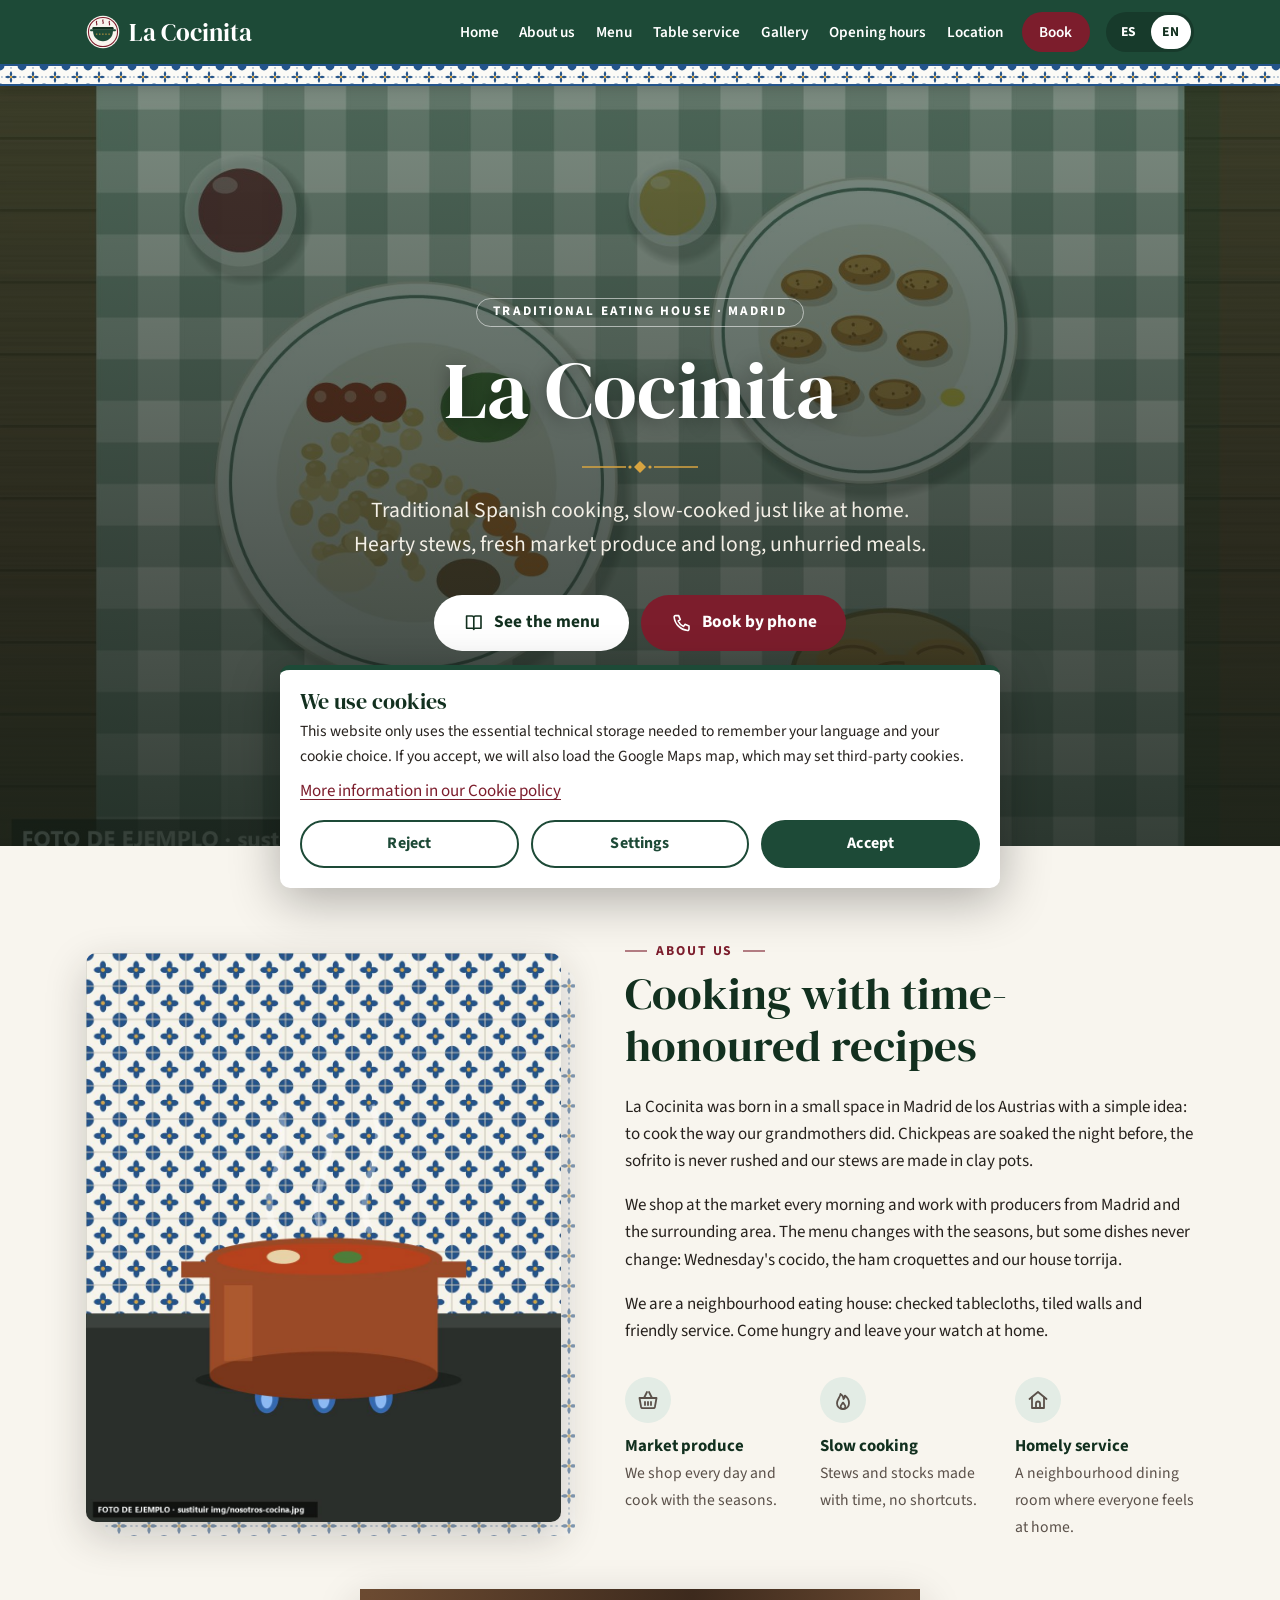
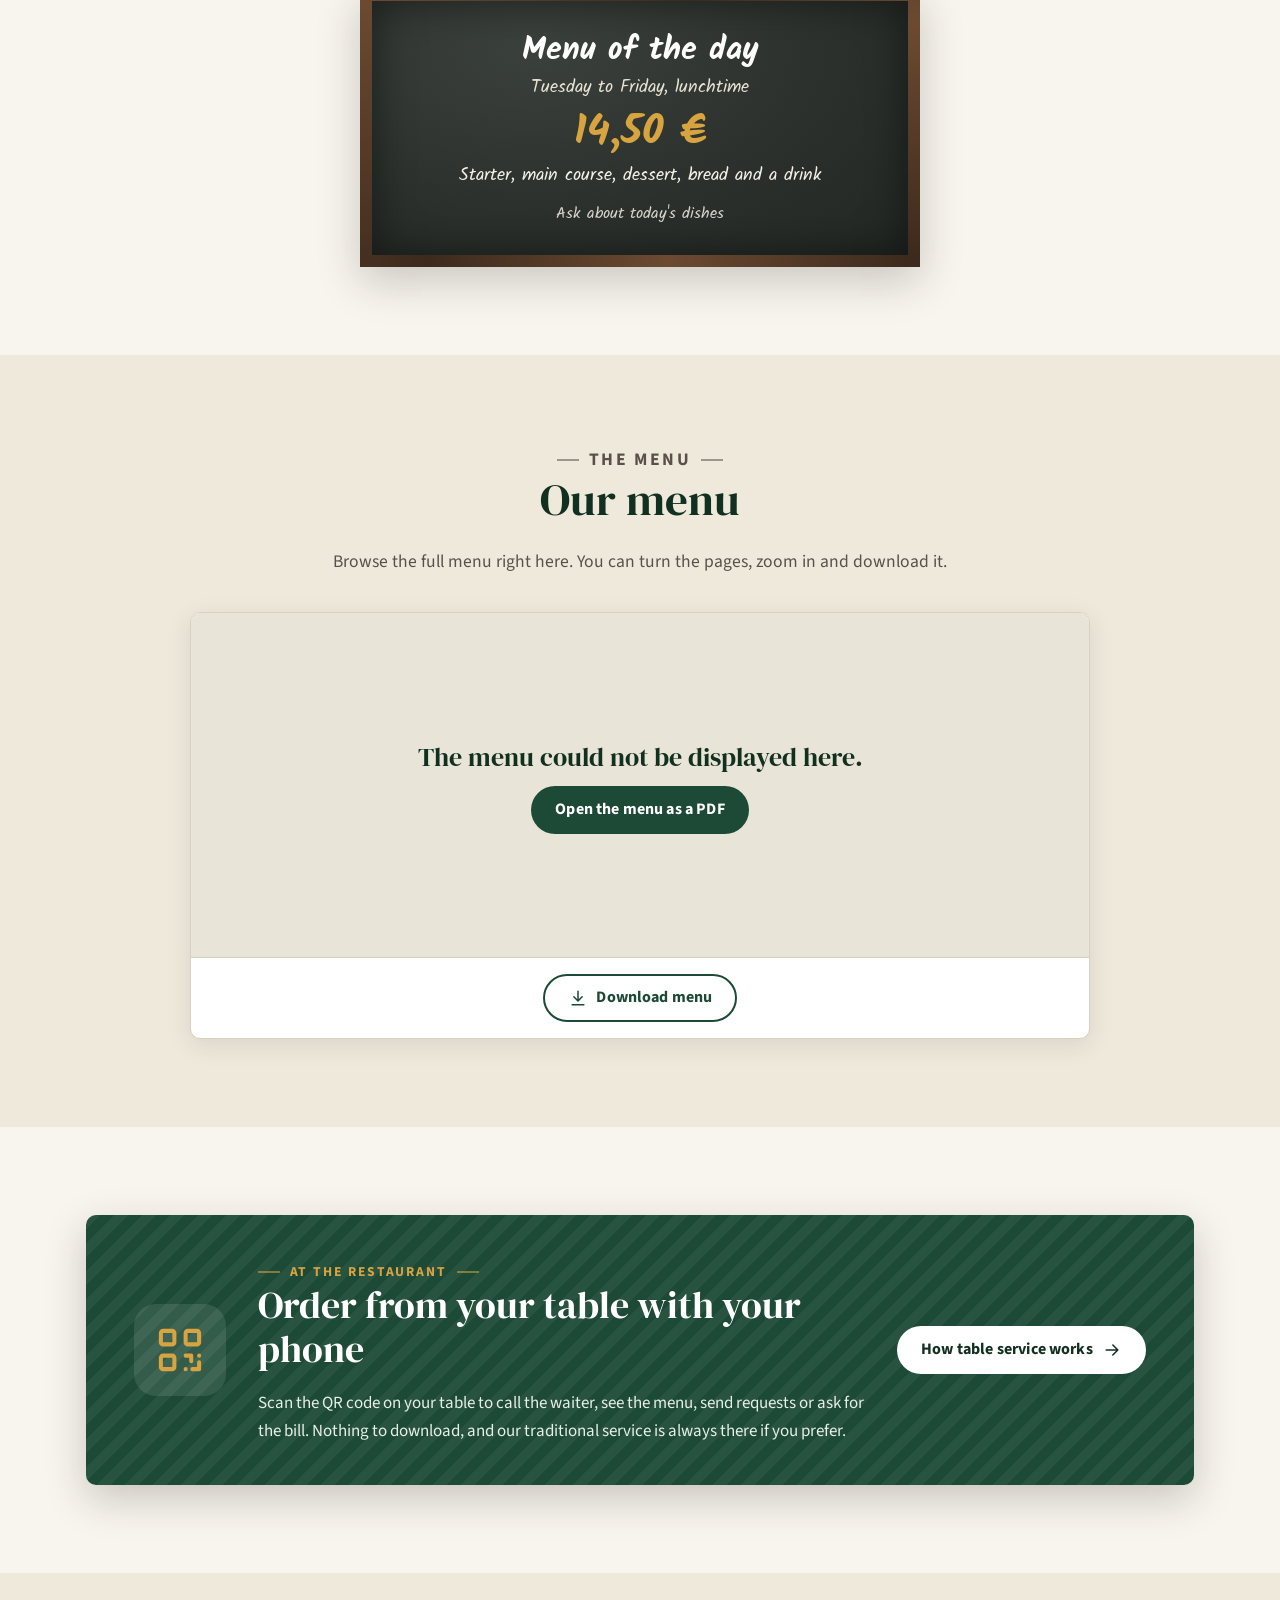
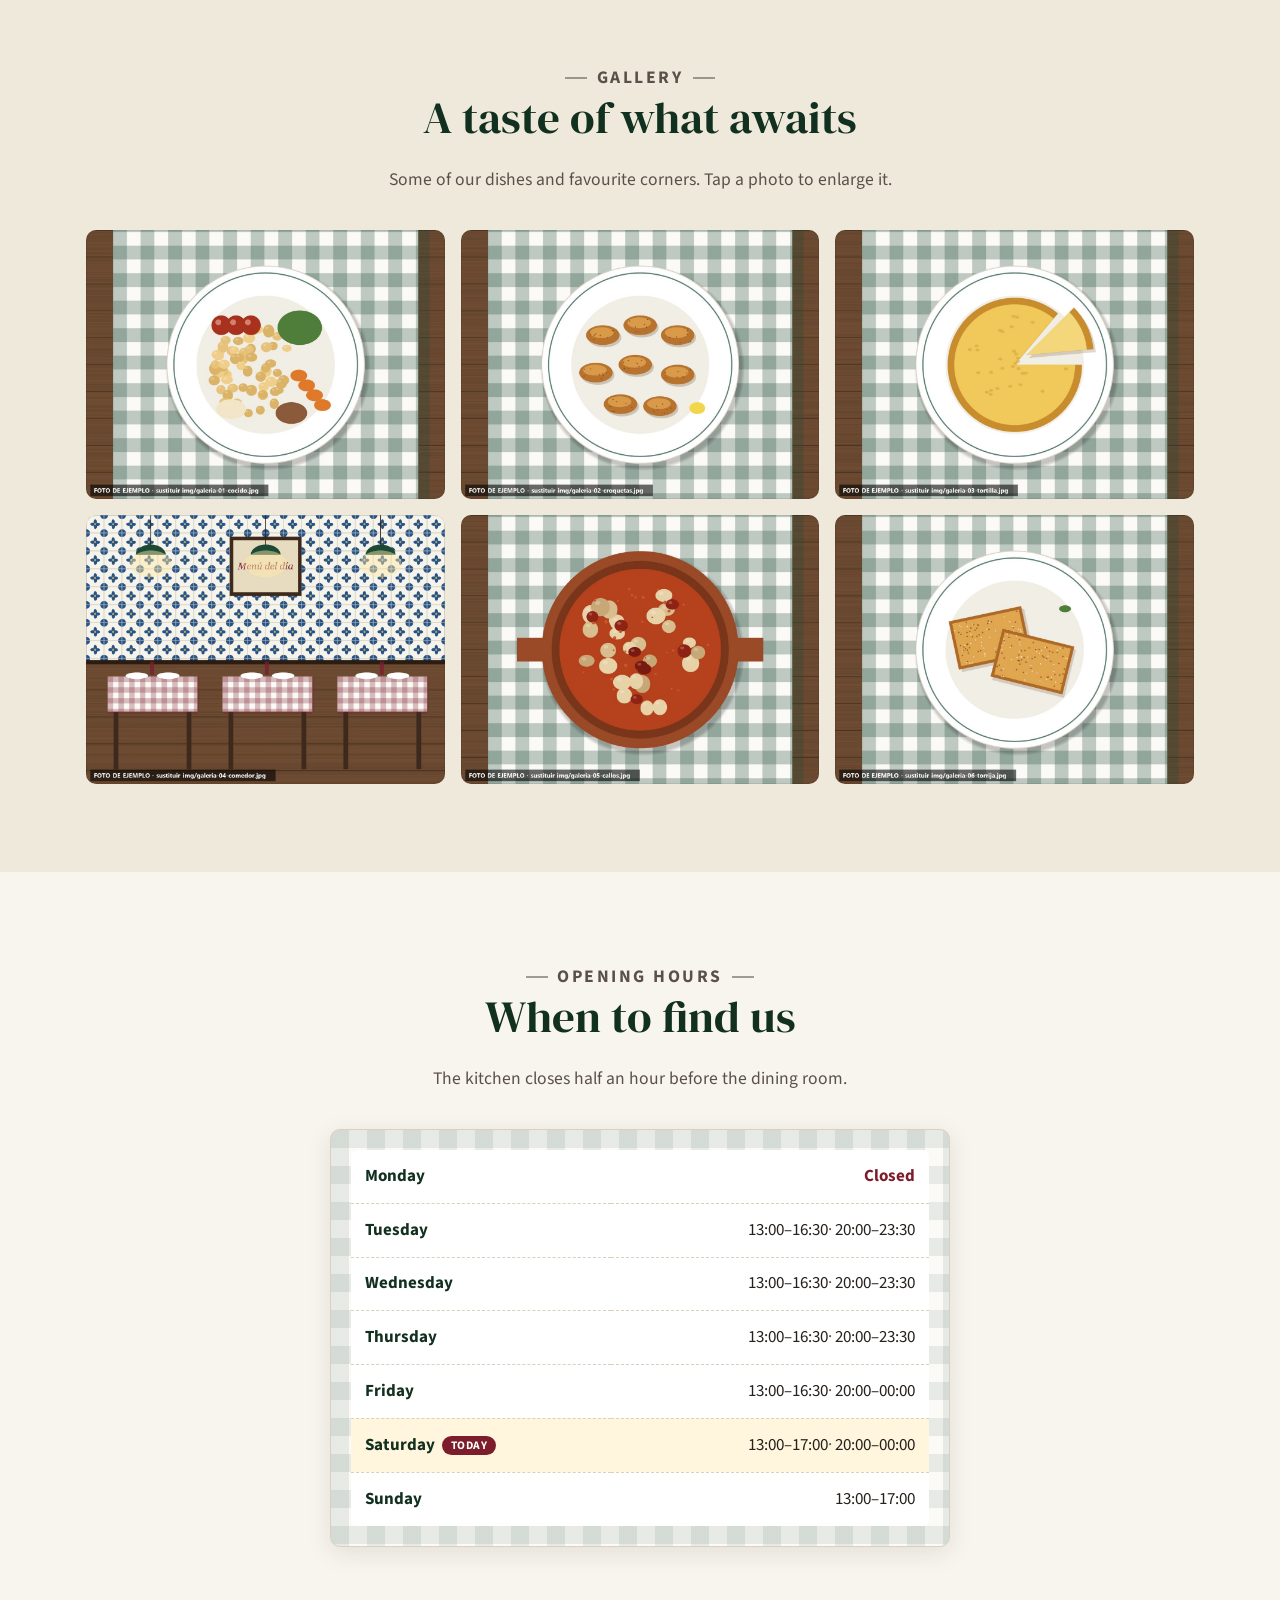
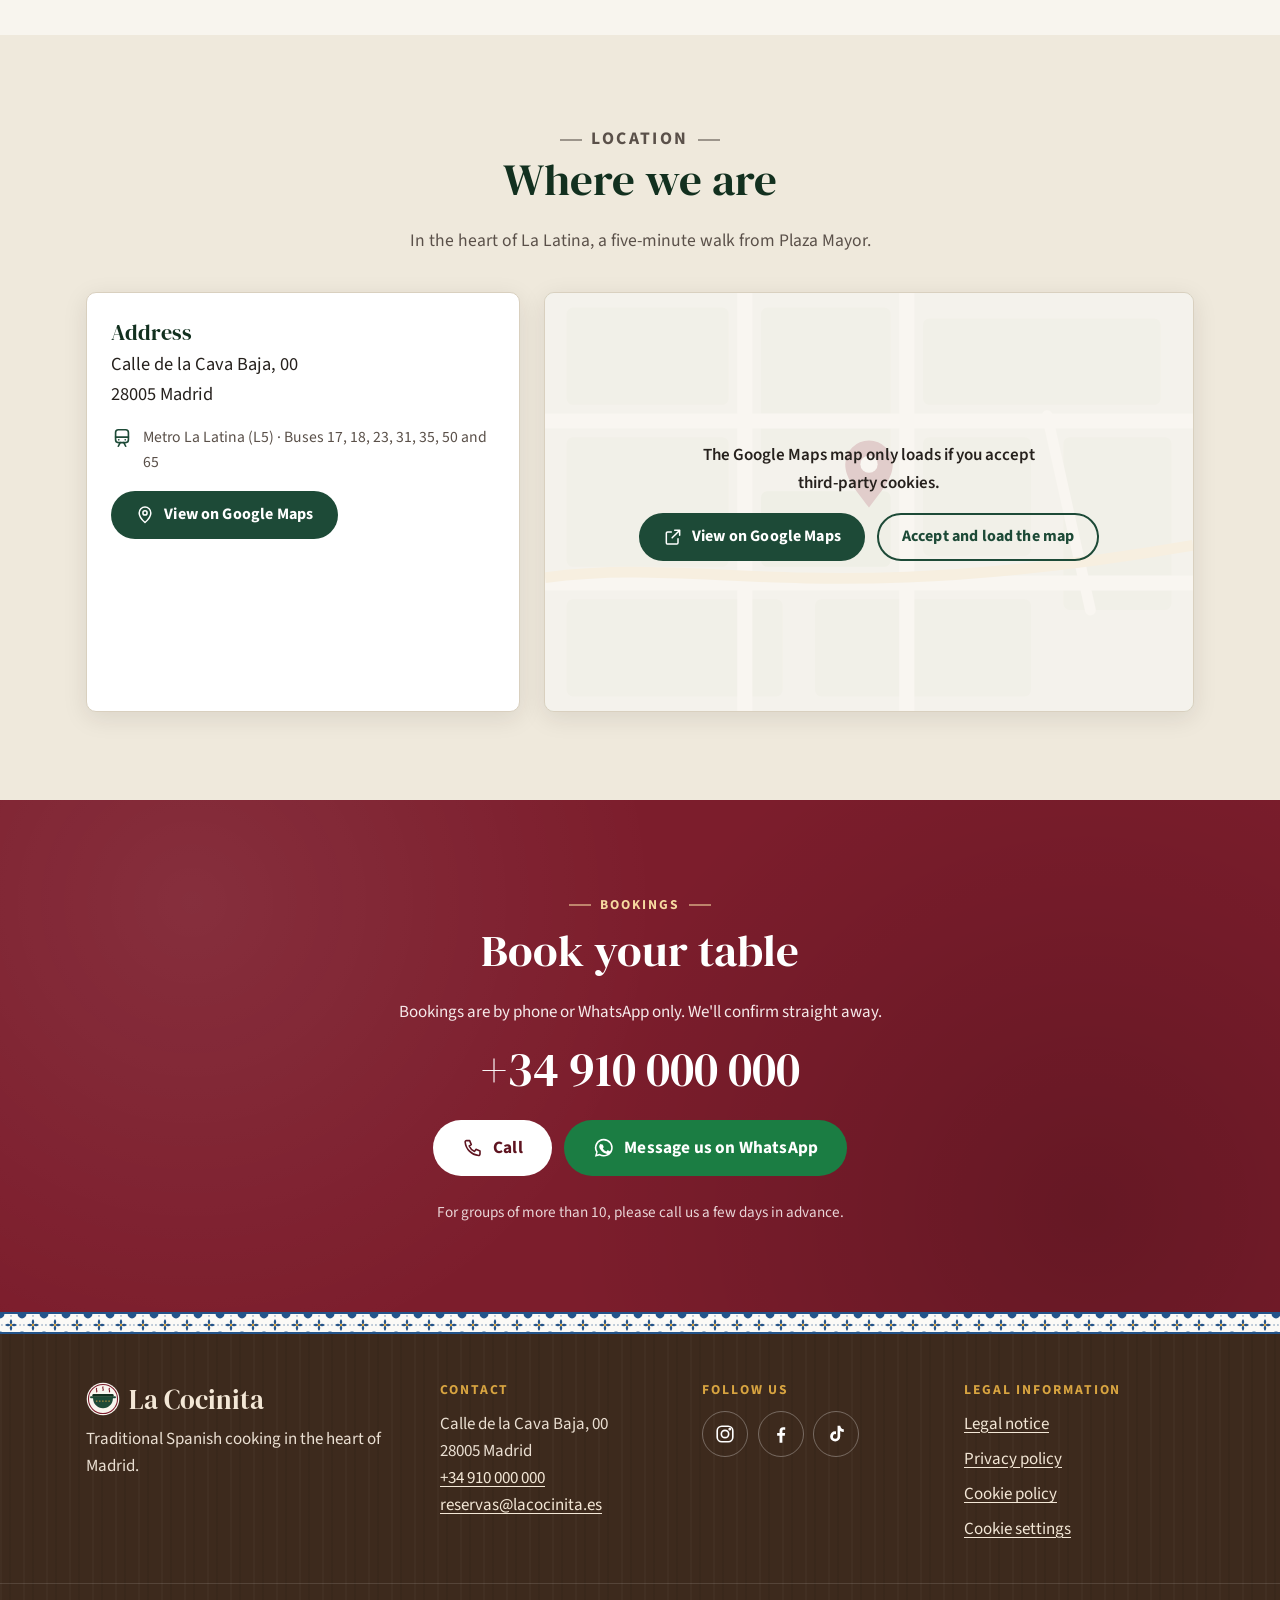
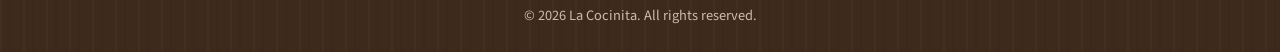
==== commit af68d1a3: "Versiona CSS y JS para evitar caché antigua Co-Authored-By: Claude Opus 5.5 <noreply@anthropic.com>" ====
--- a/index.html
+++ b/index.html
@@ -34,7 +34,7 @@
   <link rel="preconnect" href="https://fonts.gstatic.com" crossorigin>
   <link href="https://fonts.googleapis.com/css2?family=DM+Serif+Display&family=Kalam:wght@400;700&family=Source+Sans+3:wght@400;600;700&display=swap" rel="stylesheet">
   <link rel="preload" href="img/hero-comedor.jpg" as="image">
-  <link rel="stylesheet" href="css/estilos.css">
+  <link rel="stylesheet" href="css/estilos.css?v=1.0.1">
 </head>
 <body data-pagina="home">
   <a class="skip-link" href="#contenido" data-i18n="a11y.skip">Saltar al contenido</a>
@@ -222,11 +222,11 @@
 
   <div id="pie"></div>
 
-  <script src="js/config.js" defer></script>
-  <script src="js/i18n.js" defer></script>
-  <script src="js/layout.js" defer></script>
-  <script src="js/cookies.js" defer></script>
-  <script src="js/main.js" defer></script>
-  <script src="js/carta.js" defer></script>
+  <script src="js/config.js?v=1.0.1" defer></script>
+  <script src="js/i18n.js?v=1.0.1" defer></script>
+  <script src="js/layout.js?v=1.0.1" defer></script>
+  <script src="js/cookies.js?v=1.0.1" defer></script>
+  <script src="js/main.js?v=1.0.1" defer></script>
+  <script src="js/carta.js?v=1.0.1" defer></script>
 </body>
 </html>
--- a/css/estilos.css
+++ b/css/estilos.css
@@ -63,6 +63,7 @@
 /* Mientras se cargan los textos se ocultan para evitar parpadeos. */
 html.i18n-cargando main, html.i18n-cargando .site-footer { visibility: hidden; }
 
+[hidden] { display: none !important; }
 img, svg, canvas { max-width: 100%; display: block; }
 img { height: auto; }
 
@@ -384,6 +385,7 @@
 }
 @keyframes girar { to { transform: rotate(360deg); } }
 @media (min-width: 768px) { .visor__pista { display: none; } }
+@media (max-width: 479px) { .visor__barra { justify-content: center; } }
 
 /* 10. TEASER SERVICIO EN MESA ------------------------------------------------- */
 .servicio-teaser {
@@ -527,7 +529,7 @@
 }
 .site-footer a { color: #f3e7d6; }
 .site-footer a:hover { color: var(--ocre); }
-.pie { display: grid; gap: 2rem; padding: 3rem 0 2rem; }
+.pie { display: grid; gap: 2rem; padding-top: 3rem; padding-bottom: 2rem; }
 .pie .logo { font-size: 1.7rem; margin-bottom: .6rem; }
 .pie h2 { font-family: var(--fuente-texto); font-size: .85rem; font-weight: 700; letter-spacing: .14em; text-transform: uppercase; color: var(--ocre); margin-bottom: .8rem; }
 .pie ul { list-style: none; margin: 0; padding: 0; }
